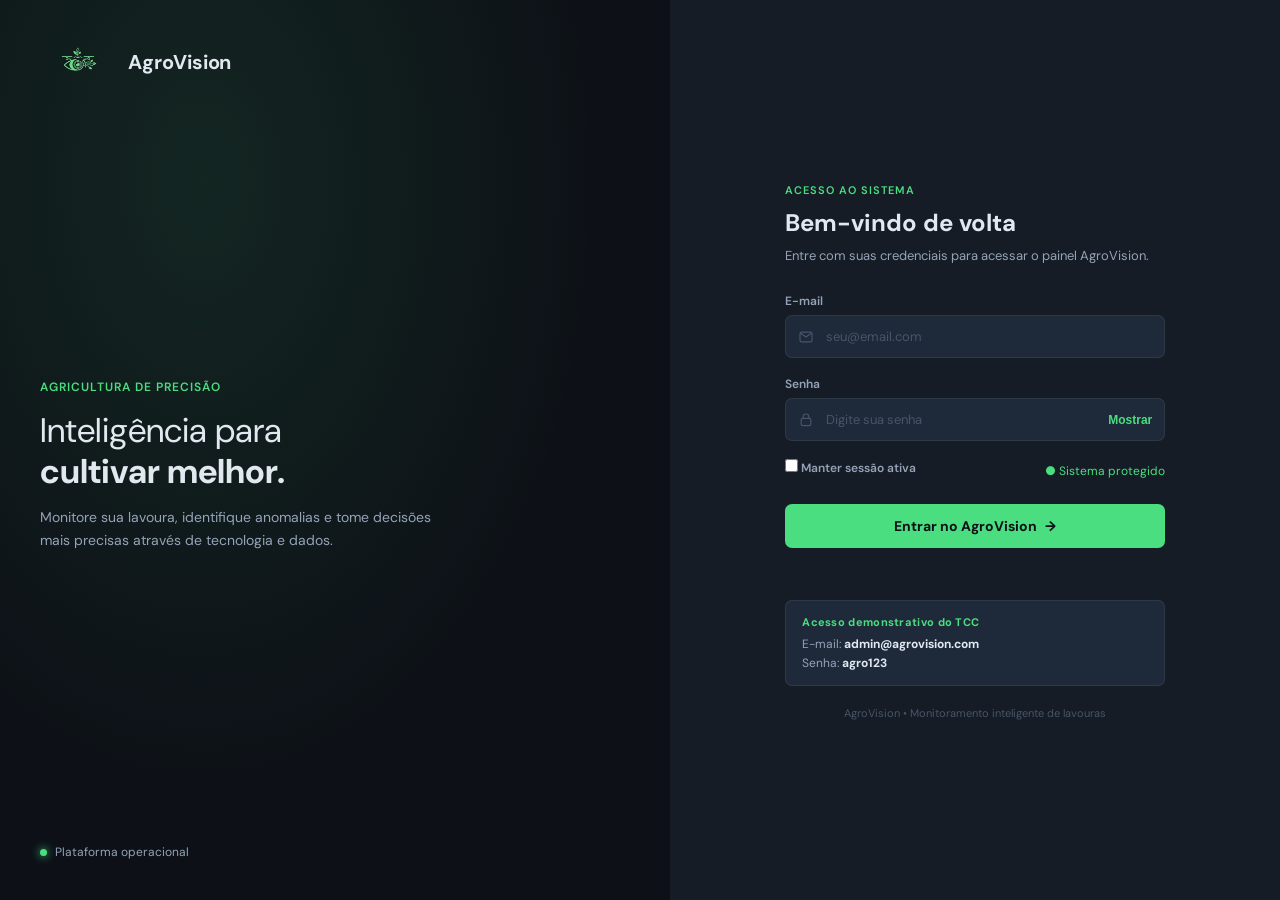
==== login.html @ b625152b "Add files via upload" ====
<!DOCTYPE html>
<html lang="pt-BR">
<head>
  <meta charset="UTF-8">
  <meta name="viewport" content="width=device-width, initial-scale=1.0">
  <title>AgroVision — Login</title>
  <link rel="preconnect" href="https://fonts.googleapis.com">
  <link href="https://fonts.googleapis.com/css2?family=Inter:wght@300;400;500;600;700&family=DM+Sans:wght@300;400;500;600;700&display=swap" rel="stylesheet">
  <link rel="stylesheet" href="login.css">
</head>
<body>
  <main class="login-page">
    <section class="login-visual">
      <div class="visual-overlay"></div>
      <div class="brand">
        <img src="logo.png" alt="Logo AgroVision"><span>AgroVision</span>
      </div>
      <div class="visual-content">
        <span class="eyebrow">AGRICULTURA DE PRECISÃO</span>
        <h1>Inteligência para<br><strong>cultivar melhor.</strong></h1>
        <p>Monitore sua lavoura, identifique anomalias e tome decisões mais precisas através de tecnologia e dados.</p>
      </div>
      <div class="visual-status"><span></span> Plataforma operacional</div>
    </section>

    <section class="login-panel">
      <div class="login-card">
        <div class="mobile-logo">
          <img src="logo.png" alt="Logo AgroVision"><span>AgroVision</span>
        </div>
        <span class="section-tag">ACESSO AO SISTEMA</span>
        <h2>Bem-vindo de volta</h2>
        <p class="subtitle">Entre com suas credenciais para acessar o painel AgroVision.</p>

        <form id="login-form">
          <label for="email">E-mail</label>
          <div class="input-wrap">
            <svg viewBox="0 0 20 20" aria-hidden="true"><rect x="2.5" y="4" width="15" height="12" rx="2"></rect><path d="m3 5 7 5 7-5"></path></svg>
            <input id="email" type="email" placeholder="seu@email.com" autocomplete="username" required>
          </div>

          <label for="password">Senha</label>
          <div class="input-wrap">
            <svg viewBox="0 0 20 20" aria-hidden="true"><rect x="4" y="8" width="12" height="9" rx="2"></rect><path d="M6.5 8V6a3.5 3.5 0 0 1 7 0v2"></path></svg>
            <input id="password" type="password" placeholder="Digite sua senha" autocomplete="current-password" required>
            <button type="button" class="show-password" id="toggle-password">Mostrar</button>
          </div>

          <div class="form-row">
            <label class="remember"><input type="checkbox" id="remember"> <span>Manter sessão ativa</span></label>
            <span class="security">● Sistema protegido</span>
          </div>

          <button class="login-button" type="submit">Entrar no AgroVision <span>→</span></button>
          <p class="error-message" id="login-error"></p>
        </form>

        <div class="demo-box">
          <strong>Acesso demonstrativo do TCC</strong>
          <span>E-mail: <b>admin@agrovision.com</b></span>
          <span>Senha: <b>agro123</b></span>
        </div>
        <p class="footer-note">AgroVision • Monitoramento inteligente de lavouras</p>
      </div>
    </section>
  </main>
  <script>
    if (localStorage.getItem('agrovision_logged_in') === 'true' || sessionStorage.getItem('agrovision_logged_in') === 'true') {
      window.location.replace('index.html');
    }
    const form = document.getElementById('login-form');
    const error = document.getElementById('login-error');
    document.getElementById('toggle-password').addEventListener('click', function () {
      const input = document.getElementById('password');
      const visible = input.type === 'text';
      input.type = visible ? 'password' : 'text';
      this.textContent = visible ? 'Mostrar' : 'Ocultar';
    });
    form.addEventListener('submit', function (e) {
      e.preventDefault();
      const email = document.getElementById('email').value.trim().toLowerCase();
      const password = document.getElementById('password').value;
      if (email === 'admin@agrovision.com' && password === 'agro123') {
        // Limpa uma sessão anterior e grava o acesso corretamente.
        localStorage.removeItem('agrovision_logged_in');
        sessionStorage.removeItem('agrovision_logged_in');

        const storage = document.getElementById('remember').checked ? localStorage : sessionStorage;
        storage.setItem('agrovision_logged_in', 'true');

        // Login aprovado: abre diretamente o dashboard original.
        window.location.href = 'permissao.html';
      } else {
        error.textContent = 'E-mail ou senha incorretos. Verifique as credenciais e tente novamente.';
      }
    });
  </script>
</body>
</html>
---- login.css ----
/* ══════════════════════════════════════════════
   AGROVISION — Login / Permissões
   Mesma linguagem visual do dashboard (dark/verde)
   ══════════════════════════════════════════════ */

:root {
  --bg-base:       #0d1117;
  --bg-panel:      #151c25;
  --bg-card:       #1e2a3a;
  --border:        rgba(255,255,255,0.07);
  --border-green:  rgba(74,222,128,0.25);

  --green:         #4ade80;
  --green-dark:    #1e3a2e;
  --red:           #ef4444;
  --text-primary:  #e2e8f0;
  --text-secondary:#94a3b8;
  --text-muted:    #475569;

  --radius:        10px;
  --radius-sm:     7px;
  --shadow:        0 2px 24px rgba(0,0,0,0.45);
}

*, *::before, *::after { box-sizing: border-box; margin: 0; padding: 0; }

body {
  font-family: 'DM Sans', 'Inter', sans-serif;
  background: var(--bg-base);
  color: var(--text-primary);
  font-size: 14px;
}

/* ══════════════════ LAYOUT ══════════════════ */
.login-page {
  min-height: 100vh;
  display: grid;
  grid-template-columns: 1.1fr 1fr;
}

@media (max-width: 900px) {
  .login-page { grid-template-columns: 1fr; }
  .login-visual { display: none; }
}

/* ── Lado visual (esquerda) ── */
.login-visual {
  position: relative;
  background:
    linear-gradient(180deg, rgba(13,17,23,0.55) 0%, rgba(13,17,23,0.75) 55%, rgba(13,17,23,0.95) 100%);
  padding: 40px;
  display: flex;
  flex-direction: column;
  justify-content: space-between;
}

.login-visual .visual-overlay {
  position: absolute;
  inset: 0;
  background: radial-gradient(ellipse at 30% 20%, rgba(74,222,128,0.10), transparent 60%);
  pointer-events: none;
}

.brand {
  position: relative;
  display: flex;
  align-items: center;
  gap: 10px;
}
.brand img { height: 44px; width: auto; object-fit: contain; }
.brand span {
  font-size: 20px;
  font-weight: 700;
  letter-spacing: -0.2px;
}

.visual-content {
  position: relative;
  max-width: 420px;
}
.visual-content .eyebrow {
  display: inline-block;
  font-size: 12px;
  font-weight: 600;
  letter-spacing: 1px;
  color: var(--green);
  margin-bottom: 16px;
}
.visual-content h1 {
  font-size: 34px;
  line-height: 1.2;
  font-weight: 400;
  color: var(--text-primary);
  margin-bottom: 14px;
}
.visual-content h1 strong { font-weight: 700; }
.visual-content p {
  font-size: 14px;
  line-height: 1.6;
  color: var(--text-secondary);
}

.visual-status {
  position: relative;
  display: inline-flex;
  align-items: center;
  gap: 8px;
  font-size: 12px;
  color: var(--text-secondary);
  width: fit-content;
}
.visual-status span {
  width: 7px;
  height: 7px;
  border-radius: 50%;
  background: var(--green);
  box-shadow: 0 0 8px var(--green);
}

/* ── Lado do formulário (direita) ── */
.login-panel {
  background: var(--bg-panel);
  display: flex;
  align-items: center;
  justify-content: center;
  padding: 40px 24px;
}

.login-card {
  width: 100%;
  max-width: 380px;
}

.mobile-logo {
  display: none;
  align-items: center;
  gap: 10px;
  margin-bottom: 28px;
}
.mobile-logo img { height: 36px; }
.mobile-logo span { font-size: 18px; font-weight: 700; }

@media (max-width: 900px) {
  .mobile-logo { display: flex; }
}

.section-tag {
  display: inline-block;
  font-size: 11px;
  font-weight: 600;
  letter-spacing: 1px;
  color: var(--green);
  margin-bottom: 10px;
}

.login-card h2 {
  font-size: 24px;
  font-weight: 700;
  margin-bottom: 8px;
}

.subtitle {
  font-size: 13px;
  color: var(--text-secondary);
  margin-bottom: 28px;
  line-height: 1.5;
}

/* ── Formulário ── */
#login-form label {
  display: block;
  font-size: 12px;
  font-weight: 600;
  color: var(--text-secondary);
  margin-bottom: 6px;
}

.input-wrap {
  position: relative;
  display: flex;
  align-items: center;
  margin-bottom: 18px;
  background: var(--bg-card);
  border: 1px solid var(--border);
  border-radius: var(--radius-sm);
  transition: border-color .15s ease;
}
.input-wrap:focus-within {
  border-color: var(--border-green);
}
.input-wrap svg {
  flex-shrink: 0;
  width: 16px;
  height: 16px;
  margin-left: 12px;
  stroke: var(--text-muted);
  fill: none;
  stroke-width: 1.5;
}
.input-wrap input {
  flex: 1;
  background: transparent;
  border: none;
  outline: none;
  color: var(--text-primary);
  font-family: inherit;
  font-size: 13px;
  padding: 12px 12px;
}
.input-wrap input::placeholder { color: var(--text-muted); }

.show-password {
  background: none;
  border: none;
  color: var(--green);
  font-size: 12px;
  font-weight: 600;
  cursor: pointer;
  padding: 0 12px;
  white-space: nowrap;
}

.form-row {
  display: flex;
  align-items: center;
  justify-content: space-between;
  font-size: 12px;
  color: var(--text-secondary);
  margin-bottom: 22px;
}
.remember {
  display: flex;
  align-items: center;
  gap: 6px;
  cursor: pointer;
}
.remember input { accent-color: var(--green); }
.security { color: var(--green); }

.login-button {
  width: 100%;
  background: var(--green);
  color: #0d1117;
  border: none;
  border-radius: var(--radius-sm);
  font-family: inherit;
  font-size: 14px;
  font-weight: 700;
  padding: 13px;
  cursor: pointer;
  display: flex;
  align-items: center;
  justify-content: center;
  gap: 8px;
  transition: filter .15s ease;
}
.login-button:hover { filter: brightness(1.08); }
.login-button:disabled {
  background: var(--bg-card);
  color: var(--text-muted);
  cursor: not-allowed;
}

.error-message {
  min-height: 18px;
  font-size: 12px;
  color: var(--red);
  margin-top: 10px;
  text-align: center;
}

.demo-box {
  margin-top: 24px;
  background: var(--bg-card);
  border: 1px solid var(--border);
  border-radius: var(--radius-sm);
  padding: 14px 16px;
  display: flex;
  flex-direction: column;
  gap: 3px;
  font-size: 12px;
  color: var(--text-secondary);
}
.demo-box strong {
  color: var(--green);
  font-size: 11px;
  letter-spacing: .3px;
  margin-bottom: 4px;
}
.demo-box b { color: var(--text-primary); }

.footer-note {
  margin-top: 20px;
  font-size: 11px;
  color: var(--text-muted);
  text-align: center;
}

/* ══════════════════ PERMISSÕES ══════════════════ */
.permission-card { max-width: 400px; }

.permission-icon {
  width: 52px;
  height: 52px;
  border-radius: 50%;
  background: var(--green-dark);
  border: 1px solid var(--border-green);
  display: flex;
  align-items: center;
  justify-content: center;
  margin-bottom: 18px;
}
.permission-icon svg {
  width: 24px;
  height: 24px;
  fill: none;
  stroke: var(--green);
  stroke-width: 1.6;
  stroke-linecap: round;
  stroke-linejoin: round;
}

.permission-list {
  display: flex;
  flex-direction: column;
  gap: 10px;
  margin: 20px 0 22px;
}
.permission-item {
  display: flex;
  align-items: center;
  gap: 12px;
  background: var(--bg-card);
  border: 1px solid var(--border);
  border-radius: var(--radius-sm);
  padding: 12px 14px;
}
.permission-item-icon {
  color: var(--green);
  font-size: 16px;
  flex-shrink: 0;
}
.permission-item strong {
  display: block;
  font-size: 13px;
  margin-bottom: 2px;
}
.permission-item span {
  font-size: 11px;
  color: var(--text-secondary);
}
.permission-item div { flex: 1; }
.permission-ok {
  flex-shrink: 0;
  font-size: 10px;
  font-weight: 700;
  letter-spacing: .4px;
  color: var(--green);
  background: var(--green-dark);
  border: 1px solid var(--border-green);
  border-radius: 20px;
  padding: 4px 9px;
}

.consent {
  display: flex;
  align-items: flex-start;
  gap: 8px;
  font-size: 12px;
  color: var(--text-secondary);
  margin-bottom: 20px;
}
.consent input { accent-color: var(--green); margin-top: 2px; }

.back-button {
  width: 100%;
  background: none;
  border: none;
  color: var(--text-secondary);
  font-family: inherit;
  font-size: 12px;
  padding: 12px;
  margin-top: 10px;
  cursor: pointer;
}
.back-button:hover { color: var(--text-primary); }

.permission-message {
  min-height: 18px;
  font-size: 12px;
  color: var(--red);
  margin-top: 10px;
  text-align: center;
}
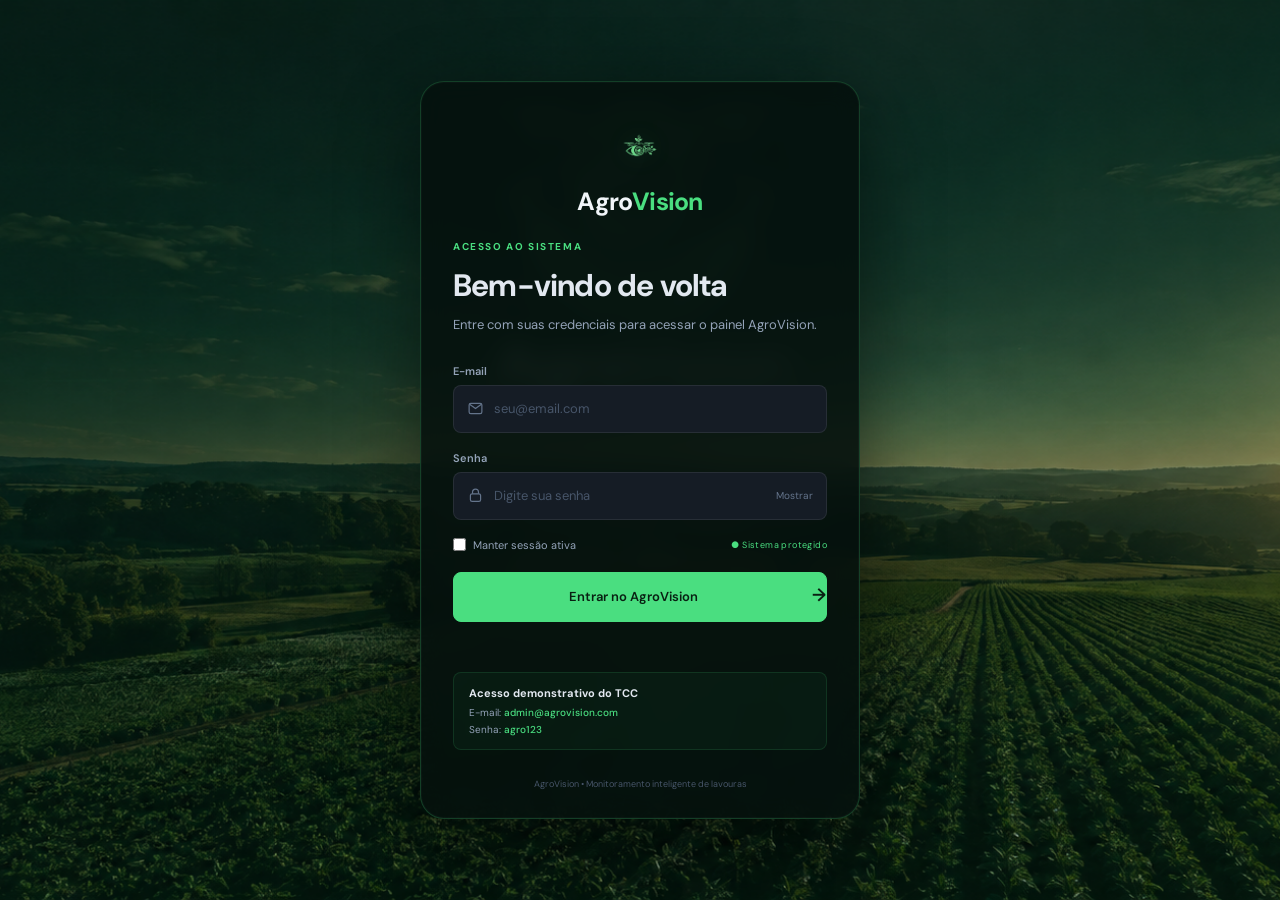
==== commit 0fe0bbcb: "Add files via upload" ====
--- a/login.html
+++ b/login.html
@@ -1,32 +1,28 @@
 <!DOCTYPE html>
 <html lang="pt-BR">
+
 <head>
   <meta charset="UTF-8">
   <meta name="viewport" content="width=device-width, initial-scale=1.0">
   <title>AgroVision — Login</title>
   <link rel="preconnect" href="https://fonts.googleapis.com">
-  <link href="https://fonts.googleapis.com/css2?family=Inter:wght@300;400;500;600;700&family=DM+Sans:wght@300;400;500;600;700&display=swap" rel="stylesheet">
+  <link
+    href="https://fonts.googleapis.com/css2?family=Inter:wght@300;400;500;600;700&family=DM+Sans:wght@300;400;500;600;700&display=swap"
+    rel="stylesheet">
   <link rel="stylesheet" href="login.css">
 </head>
+
 <body>
   <main class="login-page">
     <section class="login-visual">
       <div class="visual-overlay"></div>
-      <div class="brand">
-        <img src="logo.png" alt="Logo AgroVision"><span>AgroVision</span>
-      </div>
-      <div class="visual-content">
-        <span class="eyebrow">AGRICULTURA DE PRECISÃO</span>
-        <h1>Inteligência para<br><strong>cultivar melhor.</strong></h1>
-        <p>Monitore sua lavoura, identifique anomalias e tome decisões mais precisas através de tecnologia e dados.</p>
-      </div>
-      <div class="visual-status"><span></span> Plataforma operacional</div>
     </section>
 
     <section class="login-panel">
       <div class="login-card">
-        <div class="mobile-logo">
-          <img src="logo.png" alt="Logo AgroVision"><span>AgroVision</span>
+        <div class="login-brand">
+          <img src="logo.png" alt="Logo AgroVision">
+          <span>Agro<span>Vision</span></span>
         </div>
         <span class="section-tag">ACESSO AO SISTEMA</span>
         <h2>Bem-vindo de volta</h2>
@@ -35,14 +31,21 @@
         <form id="login-form">
           <label for="email">E-mail</label>
           <div class="input-wrap">
-            <svg viewBox="0 0 20 20" aria-hidden="true"><rect x="2.5" y="4" width="15" height="12" rx="2"></rect><path d="m3 5 7 5 7-5"></path></svg>
+            <svg viewBox="0 0 20 20" aria-hidden="true">
+              <rect x="2.5" y="4" width="15" height="12" rx="2"></rect>
+              <path d="m3 5 7 5 7-5"></path>
+            </svg>
             <input id="email" type="email" placeholder="seu@email.com" autocomplete="username" required>
           </div>
 
           <label for="password">Senha</label>
           <div class="input-wrap">
-            <svg viewBox="0 0 20 20" aria-hidden="true"><rect x="4" y="8" width="12" height="9" rx="2"></rect><path d="M6.5 8V6a3.5 3.5 0 0 1 7 0v2"></path></svg>
-            <input id="password" type="password" placeholder="Digite sua senha" autocomplete="current-password" required>
+            <svg viewBox="0 0 20 20" aria-hidden="true">
+              <rect x="4" y="8" width="12" height="9" rx="2"></rect>
+              <path d="M6.5 8V6a3.5 3.5 0 0 1 7 0v2"></path>
+            </svg>
+            <input id="password" type="password" placeholder="Digite sua senha" autocomplete="current-password"
+              required>
             <button type="button" class="show-password" id="toggle-password">Mostrar</button>
           </div>
 
@@ -81,14 +84,12 @@
       const email = document.getElementById('email').value.trim().toLowerCase();
       const password = document.getElementById('password').value;
       if (email === 'admin@agrovision.com' && password === 'agro123') {
-        // Limpa uma sessão anterior e grava o acesso corretamente.
         localStorage.removeItem('agrovision_logged_in');
         sessionStorage.removeItem('agrovision_logged_in');
 
         const storage = document.getElementById('remember').checked ? localStorage : sessionStorage;
         storage.setItem('agrovision_logged_in', 'true');
 
-        // Login aprovado: abre diretamente o dashboard original.
         window.location.href = 'permissao.html';
       } else {
         error.textContent = 'E-mail ou senha incorretos. Verifique as credenciais e tente novamente.';
@@ -96,4 +97,5 @@
     });
   </script>
 </body>
+
 </html>
--- a/login.css
+++ b/login.css
@@ -1,394 +1,531 @@
 /* ══════════════════════════════════════════════
    AGROVISION — Login / Permissões
-   Mesma linguagem visual do dashboard (dark/verde)
+   Mantém a identidade visual do dashboard
    ══════════════════════════════════════════════ */
-
 :root {
-  --bg-base:       #0d1117;
-  --bg-panel:      #151c25;
-  --bg-card:       #1e2a3a;
-  --border:        rgba(255,255,255,0.07);
-  --border-green:  rgba(74,222,128,0.25);
-
-  --green:         #4ade80;
-  --green-dark:    #1e3a2e;
-  --red:           #ef4444;
-  --text-primary:  #e2e8f0;
-  --text-secondary:#94a3b8;
-  --text-muted:    #475569;
-
-  --radius:        10px;
-  --radius-sm:     7px;
-  --shadow:        0 2px 24px rgba(0,0,0,0.45);
-}
-
-*, *::before, *::after { box-sizing: border-box; margin: 0; padding: 0; }
+  --bg: #0d1117;
+  --panel: #151c25;
+  --panel2: #1a2332;
+  --border: rgba(255, 255, 255, .08);
+  --green: #4ade80;
+  --green2: #22c55e;
+  --text: #e2e8f0;
+  --muted: #94a3b8;
+  --dim: #64748b;
+}
+
+* {
+  box-sizing: border-box;
+  margin: 0;
+  padding: 0
+}
 
 body {
   font-family: 'DM Sans', 'Inter', sans-serif;
-  background: var(--bg-base);
-  color: var(--text-primary);
-  font-size: 14px;
-}
-
-/* ══════════════════ LAYOUT ══════════════════ */
+  background: var(--bg);
+  color: var(--text);
+  min-height: 100vh
+}
+
 .login-page {
   min-height: 100vh;
-  display: grid;
-  grid-template-columns: 1.1fr 1fr;
-}
-
-@media (max-width: 900px) {
-  .login-page { grid-template-columns: 1fr; }
-  .login-visual { display: none; }
-}
-
-/* ── Lado visual (esquerda) ── */
+  width: 100%;
+  display: flex;
+  align-items: center;
+  justify-content: center;
+  background-image: url('login-fundo.png');
+  background-size: cover;
+  background-position: center center;
+  background-repeat: no-repeat;
+  position: relative;
+  overflow: hidden
+}
+
 .login-visual {
-  position: relative;
-  background:
-    linear-gradient(180deg, rgba(13,17,23,0.55) 0%, rgba(13,17,23,0.75) 55%, rgba(13,17,23,0.95) 100%);
-  padding: 40px;
-  display: flex;
-  flex-direction: column;
-  justify-content: space-between;
-}
-
-.login-visual .visual-overlay {
   position: absolute;
   inset: 0;
-  background: radial-gradient(ellipse at 30% 20%, rgba(74,222,128,0.10), transparent 60%);
   pointer-events: none;
-}
-
-.brand {
-  position: relative;
-  display: flex;
-  align-items: center;
-  gap: 10px;
-}
-.brand img { height: 44px; width: auto; object-fit: contain; }
-.brand span {
-  font-size: 20px;
-  font-weight: 700;
-  letter-spacing: -0.2px;
-}
-
-.visual-content {
-  position: relative;
-  max-width: 420px;
-}
-.visual-content .eyebrow {
-  display: inline-block;
-  font-size: 12px;
-  font-weight: 600;
-  letter-spacing: 1px;
-  color: var(--green);
-  margin-bottom: 16px;
-}
-.visual-content h1 {
-  font-size: 34px;
-  line-height: 1.2;
-  font-weight: 400;
-  color: var(--text-primary);
-  margin-bottom: 14px;
-}
-.visual-content h1 strong { font-weight: 700; }
-.visual-content p {
-  font-size: 14px;
-  line-height: 1.6;
-  color: var(--text-secondary);
-}
-
+  background: transparent
+}
+
+.login-visual:before {
+  display: none
+}
+
+.visual-overlay {
+  display: none
+}
+
+.brand,
+.visual-content,
 .visual-status {
   position: relative;
-  display: inline-flex;
-  align-items: center;
-  gap: 8px;
-  font-size: 12px;
-  color: var(--text-secondary);
-  width: fit-content;
-}
+  z-index: 1
+}
+
+.brand {
+  display: flex;
+  align-items: center;
+  gap: 12px;
+  font-size: 25px;
+  font-weight: 700
+}
+
+.brand img {
+  height: 64px;
+  width: auto;
+  object-fit: contain
+}
+
+.visual-content {
+  max-width: 620px;
+  margin-top: auto;
+  margin-bottom: auto
+}
+
+.eyebrow,
+.section-tag {
+  font-size: 10px;
+  letter-spacing: 1.6px;
+  font-weight: 700;
+  color: var(--green)
+}
+
+.visual-content h1 {
+  font-size: clamp(42px, 5vw, 70px);
+  line-height: 1.03;
+  letter-spacing: -2.5px;
+  margin: 18px 0
+}
+
+.visual-content h1 strong {
+  color: var(--green)
+}
+
+.visual-content p {
+  font-size: 15px;
+  line-height: 1.7;
+  color: var(--muted);
+  max-width: 560px
+}
+
+.visual-status {
+  font-size: 11px;
+  color: var(--muted);
+  display: flex;
+  align-items: center;
+  gap: 8px
+}
+
 .visual-status span {
   width: 7px;
   height: 7px;
   border-radius: 50%;
   background: var(--green);
-  box-shadow: 0 0 8px var(--green);
-}
-
-/* ── Lado do formulário (direita) ── */
+  box-shadow: 0 0 9px var(--green)
+}
+
 .login-panel {
-  background: var(--bg-panel);
+  position: relative;
+  z-index: 2;
+  width: 100%;
+  min-height: 100vh;
   display: flex;
   align-items: center;
   justify-content: center;
   padding: 40px 24px;
+  background: transparent
 }
 
 .login-card {
-  width: 100%;
-  max-width: 380px;
-}
-
-.mobile-logo {
-  display: none;
-  align-items: center;
-  gap: 10px;
-  margin-bottom: 28px;
-}
-.mobile-logo img { height: 36px; }
-.mobile-logo span { font-size: 18px; font-weight: 700; }
-
-@media (max-width: 900px) {
-  .mobile-logo { display: flex; }
-}
-
-.section-tag {
-  display: inline-block;
+  width: min(440px, 100%);
+  padding: 30px 32px 28px;
+  background: rgba(5, 17, 13, .88);
+  border: 1px solid rgba(74, 222, 128, .22);
+  border-radius: 24px;
+  box-shadow: 0 24px 80px rgba(0, 0, 0, .48), 0 0 0 1px rgba(255, 255, 255, .025) inset;
+  backdrop-filter: blur(12px);
+  -webkit-backdrop-filter: blur(12px)
+}
+
+.login-brand {
+  display: flex;
+  flex-direction: column;
+  align-items: center;
+  justify-content: center;
+  gap: 5px;
+  margin-bottom: 20px;
+  text-align: center
+}
+
+.login-brand img {
+  width: 72px;
+  height: 72px;
+  object-fit: contain;
+  filter: drop-shadow(0 0 12px rgba(74, 222, 128, .16))
+}
+
+.login-brand span {
+  font-size: 25px;
+  line-height: 1;
+  font-weight: 700;
+  letter-spacing: -.8px;
+  color: #f1f5f9
+}
+
+.login-brand span span {
+  color: var(--green)
+}
+
+.login-card h2 {
+  font-size: 31px;
+  letter-spacing: -.8px;
+  margin-top: 10px
+}
+
+.subtitle {
+  font-size: 13px;
+  line-height: 1.6;
+  color: var(--muted);
+  margin: 9px 0 28px
+}
+
+.login-card form {
+  display: flex;
+  flex-direction: column
+}
+
+.login-card label {
   font-size: 11px;
   font-weight: 600;
-  letter-spacing: 1px;
+  color: var(--muted);
+  margin: 0 0 7px
+}
+
+.input-wrap {
+  height: 48px;
+  border: 1px solid var(--border);
+  background: var(--panel);
+  border-radius: 8px;
+  display: flex;
+  align-items: center;
+  padding: 0 13px;
+  margin-bottom: 18px;
+  transition: .2s
+}
+
+.input-wrap:focus-within {
+  border-color: rgba(74, 222, 128, .55);
+  box-shadow: 0 0 0 3px rgba(74, 222, 128, .06)
+}
+
+.input-wrap svg {
+  width: 17px;
+  height: 17px;
+  fill: none;
+  stroke: var(--dim);
+  stroke-width: 1.4;
+  flex-shrink: 0
+}
+
+.input-wrap input {
+  border: 0;
+  outline: 0;
+  background: transparent;
+  color: var(--text);
+  font: inherit;
+  font-size: 13px;
+  width: 100%;
+  padding: 0 10px
+}
+
+.input-wrap input::placeholder {
+  color: #475569
+}
+
+.show-password {
+  border: 0;
+  background: transparent;
+  color: var(--dim);
+  font: inherit;
+  font-size: 10px;
+  cursor: pointer
+}
+
+.show-password:hover {
+  color: var(--green)
+}
+
+.form-row {
+  display: flex;
+  justify-content: space-between;
+  align-items: center;
+  margin: 0 0 20px
+}
+
+.login-card .remember {
+  display: flex;
+  align-items: center;
+  gap: 7px;
+  margin: 0;
+  font-size: 11px;
+  color: var(--muted);
+  font-weight: 400;
+  cursor: pointer
+}
+
+.remember input,
+.consent input {
+  accent-color: var(--green)
+}
+
+.security {
+  font-size: 9px;
   color: var(--green);
-  margin-bottom: 10px;
-}
-
-.login-card h2 {
-  font-size: 24px;
-  font-weight: 700;
-  margin-bottom: 8px;
-}
-
-.subtitle {
-  font-size: 13px;
-  color: var(--text-secondary);
-  margin-bottom: 28px;
-  line-height: 1.5;
-}
-
-/* ── Formulário ── */
-#login-form label {
-  display: block;
-  font-size: 12px;
-  font-weight: 600;
-  color: var(--text-secondary);
-  margin-bottom: 6px;
-}
-
-.input-wrap {
-  position: relative;
-  display: flex;
-  align-items: center;
-  margin-bottom: 18px;
-  background: var(--bg-card);
-  border: 1px solid var(--border);
-  border-radius: var(--radius-sm);
-  transition: border-color .15s ease;
-}
-.input-wrap:focus-within {
-  border-color: var(--border-green);
-}
-.input-wrap svg {
-  flex-shrink: 0;
-  width: 16px;
-  height: 16px;
-  margin-left: 12px;
-  stroke: var(--text-muted);
-  fill: none;
-  stroke-width: 1.5;
-}
-.input-wrap input {
-  flex: 1;
-  background: transparent;
-  border: none;
-  outline: none;
-  color: var(--text-primary);
-  font-family: inherit;
-  font-size: 13px;
-  padding: 12px 12px;
-}
-.input-wrap input::placeholder { color: var(--text-muted); }
-
-.show-password {
-  background: none;
-  border: none;
-  color: var(--green);
-  font-size: 12px;
-  font-weight: 600;
-  cursor: pointer;
-  padding: 0 12px;
-  white-space: nowrap;
-}
-
-.form-row {
-  display: flex;
-  align-items: center;
-  justify-content: space-between;
-  font-size: 12px;
-  color: var(--text-secondary);
-  margin-bottom: 22px;
-}
-.remember {
-  display: flex;
-  align-items: center;
-  gap: 6px;
-  cursor: pointer;
-}
-.remember input { accent-color: var(--green); }
-.security { color: var(--green); }
+  letter-spacing: .4px
+}
 
 .login-button {
   width: 100%;
+  height: 50px;
+  border: 1px solid var(--green);
+  border-radius: 8px;
   background: var(--green);
-  color: #0d1117;
-  border: none;
-  border-radius: var(--radius-sm);
-  font-family: inherit;
-  font-size: 14px;
-  font-weight: 700;
-  padding: 13px;
+  color: #092012;
+  font: 600 13px 'DM Sans', sans-serif;
   cursor: pointer;
-  display: flex;
-  align-items: center;
-  justify-content: center;
-  gap: 8px;
-  transition: filter .15s ease;
-}
-.login-button:hover { filter: brightness(1.08); }
+  transition: .2s
+}
+
+.login-button:hover:not(:disabled) {
+  background: #63eb8c;
+  transform: translateY(-1px)
+}
+
 .login-button:disabled {
-  background: var(--bg-card);
-  color: var(--text-muted);
-  cursor: not-allowed;
+  opacity: .4;
+  cursor: not-allowed
+}
+
+.login-button span {
+  float: right;
+  font-size: 18px;
+  line-height: 14px
 }
 
 .error-message {
   min-height: 18px;
-  font-size: 12px;
-  color: var(--red);
-  margin-top: 10px;
+  color: #f87171;
+  font-size: 11px;
+  margin-top: 10px
+}
+
+.demo-box {
+  margin-top: 22px;
+  padding: 13px 15px;
+  background: rgba(74, 222, 128, .045);
+  border: 1px solid rgba(74, 222, 128, .13);
+  border-radius: 8px;
+  display: flex;
+  flex-direction: column;
+  gap: 4px;
+  color: var(--muted);
+  font-size: 10px
+}
+
+.demo-box strong {
+  color: var(--text);
+  font-size: 11px;
+  margin-bottom: 2px
+}
+
+.demo-box b {
+  color: var(--green);
+  font-weight: 500
+}
+
+.footer-note {
   text-align: center;
-}
-
-.demo-box {
-  margin-top: 24px;
-  background: var(--bg-card);
-  border: 1px solid var(--border);
-  border-radius: var(--radius-sm);
-  padding: 14px 16px;
-  display: flex;
-  flex-direction: column;
-  gap: 3px;
-  font-size: 12px;
-  color: var(--text-secondary);
-}
-.demo-box strong {
-  color: var(--green);
-  font-size: 11px;
-  letter-spacing: .3px;
-  margin-bottom: 4px;
-}
-.demo-box b { color: var(--text-primary); }
-
-.footer-note {
-  margin-top: 20px;
-  font-size: 11px;
-  color: var(--text-muted);
-  text-align: center;
-}
-
-/* ══════════════════ PERMISSÕES ══════════════════ */
-.permission-card { max-width: 400px; }
+  color: #475569;
+  font-size: 9px;
+  margin-top: 28px
+}
+
+.permission-card {
+  padding-top: 0
+}
 
 .permission-icon {
-  width: 52px;
-  height: 52px;
-  border-radius: 50%;
-  background: var(--green-dark);
-  border: 1px solid var(--border-green);
+  width: 54px;
+  height: 54px;
+  border-radius: 14px;
+  background: rgba(74, 222, 128, .08);
+  border: 1px solid rgba(74, 222, 128, .16);
   display: flex;
   align-items: center;
   justify-content: center;
-  margin-bottom: 18px;
-}
+  margin-bottom: 22px
+}
+
 .permission-icon svg {
-  width: 24px;
-  height: 24px;
+  width: 28px;
+  height: 28px;
   fill: none;
   stroke: var(--green);
-  stroke-width: 1.6;
+  stroke-width: 1.5;
   stroke-linecap: round;
-  stroke-linejoin: round;
+  stroke-linejoin: round
 }
 
 .permission-list {
   display: flex;
   flex-direction: column;
+  gap: 8px;
+  margin-bottom: 18px
+}
+
+.permission-item {
+  display: grid;
+  grid-template-columns: 30px 1fr auto;
+  align-items: center;
   gap: 10px;
-  margin: 20px 0 22px;
-}
-.permission-item {
-  display: flex;
-  align-items: center;
-  gap: 12px;
-  background: var(--bg-card);
+  padding: 13px;
+  background: var(--panel);
   border: 1px solid var(--border);
-  border-radius: var(--radius-sm);
-  padding: 12px 14px;
-}
+  border-radius: 8px
+}
+
 .permission-item-icon {
+  width: 28px;
+  height: 28px;
+  display: flex;
+  align-items: center;
+  justify-content: center;
+  border-radius: 7px;
+  background: rgba(74, 222, 128, .08);
   color: var(--green);
-  font-size: 16px;
-  flex-shrink: 0;
-}
+  font-size: 14px
+}
+
 .permission-item strong {
   display: block;
-  font-size: 13px;
-  margin-bottom: 2px;
-}
-.permission-item span {
   font-size: 11px;
-  color: var(--text-secondary);
-}
-.permission-item div { flex: 1; }
+  color: var(--text);
+  margin-bottom: 3px
+}
+
+.permission-item div span {
+  display: block;
+  font-size: 9px;
+  color: var(--dim)
+}
+
 .permission-ok {
-  flex-shrink: 0;
+  font-size: 8px;
+  letter-spacing: .5px;
+  color: var(--green);
+  font-weight: 700
+}
+
+.consent {
+  display: flex;
+  gap: 9px;
+  align-items: flex-start;
+  margin: 16px 0 18px;
+  color: var(--muted);
   font-size: 10px;
-  font-weight: 700;
-  letter-spacing: .4px;
-  color: var(--green);
-  background: var(--green-dark);
-  border: 1px solid var(--border-green);
-  border-radius: 20px;
-  padding: 4px 9px;
-}
-
-.consent {
-  display: flex;
-  align-items: flex-start;
-  gap: 8px;
-  font-size: 12px;
-  color: var(--text-secondary);
-  margin-bottom: 20px;
-}
-.consent input { accent-color: var(--green); margin-top: 2px; }
+  line-height: 1.5
+}
+
+.consent input {
+  margin-top: 2px;
+  flex-shrink: 0
+}
 
 .back-button {
   width: 100%;
-  background: none;
-  border: none;
-  color: var(--text-secondary);
-  font-family: inherit;
-  font-size: 12px;
-  padding: 12px;
-  margin-top: 10px;
-  cursor: pointer;
-}
-.back-button:hover { color: var(--text-primary); }
+  border: 0;
+  background: transparent;
+  color: var(--dim);
+  font: 500 11px 'DM Sans', sans-serif;
+  padding: 13px;
+  cursor: pointer
+}
+
+.back-button:hover {
+  color: var(--text)
+}
 
 .permission-message {
   min-height: 18px;
-  font-size: 12px;
-  color: var(--red);
-  margin-top: 10px;
+  color: #fbbf24;
+  font-size: 10px;
   text-align: center;
-}
+  margin-top: 2px
+}
+
+@media(max-width:850px) {
+  .login-visual {
+    display: none
+  }
+
+  .login-panel {
+    padding: 24px;
+    min-height: 100vh
+  }
+
+  .login-card {
+    max-width: 450px
+  }
+}
+
+@media(max-width:480px) {
+  .login-panel {
+    padding: 20px
+  }
+
+  .login-card {
+    padding: 5px
+  }
+
+  .login-brand {
+    display: flex;
+    flex-direction: column;
+    align-items: center;
+    justify-content: center;
+    gap: 5px;
+    margin-bottom: 20px;
+    text-align: center
+  }
+
+  .login-brand img {
+    width: 72px;
+    height: 72px;
+    object-fit: contain;
+    filter: drop-shadow(0 0 12px rgba(74, 222, 128, .16))
+  }
+
+  .login-brand span {
+    font-size: 25px;
+    line-height: 1;
+    font-weight: 700;
+    letter-spacing: -.8px;
+    color: #f1f5f9
+  }
+
+  .login-brand span span {
+    color: var(--green)
+  }
+
+  .login-card h2 {
+    font-size: 27px
+  }
+
+  .permission-item {
+    grid-template-columns: 30px 1fr
+  }
+
+  .permission-ok {
+    display: none
+  }
+}
